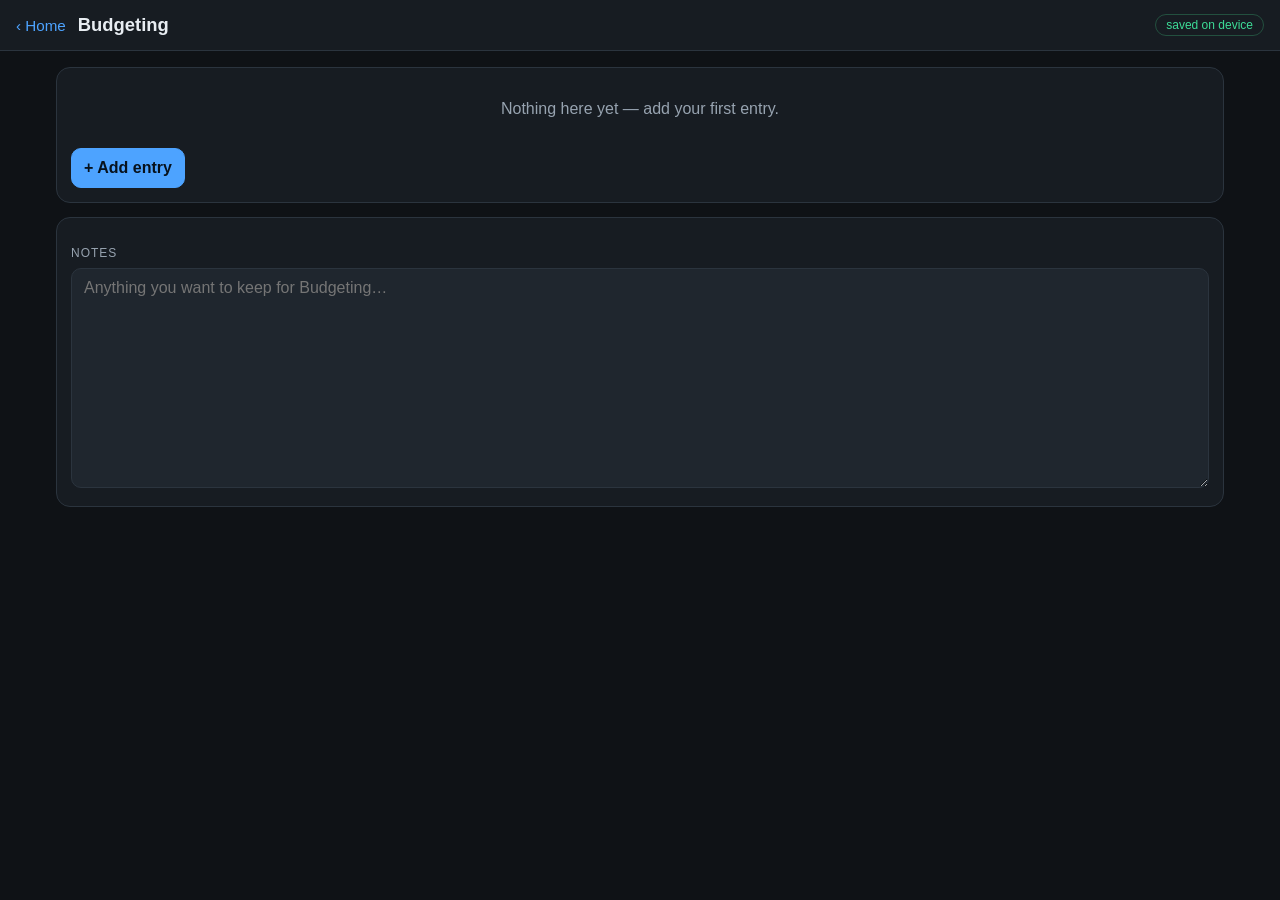
==== budgeting.html @ 8b965058 "Life Hub: offline-first PWA with 8 sections and full nutrition tracker Co-Authored-By: Devin AI <dev" ====
<!DOCTYPE html>
<html lang="en">
<head>
<meta charset="utf-8">
<meta name="viewport" content="width=device-width, initial-scale=1, viewport-fit=cover">
<meta name="theme-color" content="#111418">
<title>Budgeting · Life Hub</title>
<link rel="manifest" href="manifest.webmanifest">
<link rel="icon" href="icons/icon.svg" type="image/svg+xml">
<link rel="stylesheet" href="css/app.css">
</head>
<body data-section="budgeting">
<header class="topbar">
  <a class="back-link" href="index.html">‹ Home</a>
  <h1>Budgeting</h1>
  <span id="sync-status" class="sync-status">offline-ready</span>
</header>

<main class="page">
  <section class="card">
    <div id="items"></div>
    <div class="row" style="margin-top:12px">
      <button id="add-item" class="primary">+ Add entry</button>
    </div>
  </section>

  <section class="card">
    <div class="section-title">Notes</div>
    <textarea id="notes" class="notes-area" placeholder="Anything you want to keep for Budgeting…"></textarea>
  </section>
</main>

<script src="js/config.js"></script>
<script src="js/db.js"></script>
<script src="js/sync.js"></script>
<script src="js/app.js"></script>
<script src="js/section.js"></script>
</body>
</html>
---- css/app.css ----
:root {
  --bg: #0f1216;
  --surface: #171c22;
  --surface-2: #1f262e;
  --border: #2b343e;
  --text: #e8edf2;
  --muted: #97a3b0;
  --accent: #4da3ff;
  --accent-2: #3ddc97;
  --danger: #ff6b6b;
  --radius: 14px;
}

* { box-sizing: border-box; }

html, body {
  margin: 0;
  padding: 0;
  background: var(--bg);
  color: var(--text);
  font-family: -apple-system, BlinkMacSystemFont, "Segoe UI", Roboto, Helvetica, Arial, sans-serif;
  -webkit-text-size-adjust: 100%;
}

a { color: inherit; text-decoration: none; }

.topbar {
  display: flex;
  align-items: center;
  gap: 12px;
  padding: 14px 16px calc(14px);
  padding-top: calc(14px + env(safe-area-inset-top));
  background: var(--surface);
  border-bottom: 1px solid var(--border);
  position: sticky;
  top: 0;
  z-index: 20;
}

.topbar h1 { font-size: 1.15rem; margin: 0; font-weight: 650; }

.back-link {
  color: var(--accent);
  font-size: 0.95rem;
  white-space: nowrap;
}

.sync-status {
  margin-left: auto;
  font-size: 0.75rem;
  color: var(--muted);
  border: 1px solid var(--border);
  border-radius: 999px;
  padding: 3px 10px;
  white-space: nowrap;
}
.sync-status[data-state="offline"] { color: #ffc46b; border-color: #5a4526; }
.sync-status[data-state="syncing"] { color: var(--accent); border-color: #274a70; }
.sync-status[data-state="synced"] { color: var(--accent-2); border-color: #23503f; }

.page {
  max-width: 1200px;
  margin: 0 auto;
  padding: 16px 16px calc(32px + env(safe-area-inset-bottom));
}

/* ---- home tiles: 2 cols on mobile, 4 cols on desktop ---- */
.tiles {
  display: grid;
  grid-template-columns: repeat(2, minmax(0, 1fr));
  gap: 12px;
}
@media (min-width: 760px) {
  .tiles { grid-template-columns: repeat(4, minmax(0, 1fr)); gap: 18px; }
}

.tile {
  background: var(--surface);
  border: 1px solid var(--border);
  border-radius: var(--radius);
  padding: 22px 14px;
  min-height: 118px;
  display: flex;
  flex-direction: column;
  align-items: center;
  justify-content: center;
  gap: 10px;
  text-align: center;
  transition: transform .08s ease, border-color .15s ease, background .15s ease;
}
.tile:active { transform: scale(.97); }
@media (hover: hover) {
  .tile:hover { border-color: var(--accent); background: var(--surface-2); }
}
.tile-icon { font-size: 1.9rem; line-height: 1; }
.tile-label { font-size: 1rem; font-weight: 600; }

/* ---- generic building blocks ---- */
.card {
  background: var(--surface);
  border: 1px solid var(--border);
  border-radius: var(--radius);
  padding: 14px;
  margin-bottom: 14px;
}

.row { display: flex; gap: 10px; align-items: flex-end; flex-wrap: wrap; }
.row > * { min-width: 0; }
.grow { flex: 1 1 160px; }

label.field { display: flex; flex-direction: column; gap: 5px; font-size: 0.78rem; color: var(--muted); }

input, select, button, textarea {
  font: inherit;
  color: var(--text);
  background: var(--surface-2);
  border: 1px solid var(--border);
  border-radius: 10px;
  padding: 10px 12px;
  width: 100%;
}
input:focus, select:focus, textarea:focus { outline: 2px solid var(--accent); outline-offset: -1px; }

button { cursor: pointer; font-weight: 600; width: auto; }
button.primary { background: var(--accent); border-color: var(--accent); color: #07121d; }
button.ghost { background: transparent; }
button.danger { color: var(--danger); border-color: #5a2b2b; background: transparent; }

/* ---- totals ---- */
.totals {
  display: grid;
  grid-template-columns: repeat(2, minmax(0, 1fr));
  gap: 10px;
}
@media (min-width: 760px) { .totals { grid-template-columns: repeat(4, minmax(0, 1fr)); } }
.total {
  background: var(--surface-2);
  border: 1px solid var(--border);
  border-radius: 12px;
  padding: 12px;
  text-align: center;
}
.total .value { font-size: clamp(1.7rem, 7vw, 2.4rem); font-weight: 750; line-height: 1.1; }
.total .label { font-size: 0.72rem; text-transform: uppercase; letter-spacing: .08em; color: var(--muted); }

/* ---- saved items line ---- */
.saved-line { display: flex; gap: 10px; align-items: center; }
.saved-line .grow { flex: 1; }
.saved-line button { white-space: nowrap; }

/* ---- table ---- */
.table-wrap { overflow-x: auto; -webkit-overflow-scrolling: touch; }
table { width: 100%; border-collapse: collapse; font-size: 0.92rem; min-width: 640px; }
th, td { padding: 8px 8px; text-align: right; border-bottom: 1px solid var(--border); }
th:first-child, td:first-child { text-align: left; }
th { color: var(--muted); font-size: 0.72rem; text-transform: uppercase; letter-spacing: .05em; font-weight: 600; }
tbody tr:last-child td { border-bottom: none; }
td input { padding: 6px 8px; text-align: right; }
td:first-child input { text-align: left; }
tfoot td { font-weight: 700; }

/* mobile: turn the food table into stacked cards */
@media (max-width: 759px) {
  table, thead, tbody, tfoot, tr, th, td { display: block; }
  table { min-width: 0; }
  thead { display: none; }
  tbody tr, tfoot tr {
    border: 1px solid var(--border);
    border-radius: 12px;
    padding: 8px;
    margin-bottom: 10px;
    background: var(--surface-2);
  }
  tbody td, tfoot td {
    display: flex;
    justify-content: space-between;
    align-items: center;
    gap: 10px;
    border-bottom: none;
    padding: 4px 2px;
    text-align: right;
  }
  tbody td::before, tfoot td::before {
    content: attr(data-label);
    color: var(--muted);
    font-size: 0.72rem;
    text-transform: uppercase;
    letter-spacing: .05em;
    flex: 0 0 auto;
  }
  td input { max-width: 55%; }
}

/* ---- chart ---- */
.chart-head { display: flex; gap: 8px; align-items: center; flex-wrap: wrap; margin-bottom: 10px; }
.chart-head h2 { margin: 0; font-size: 1rem; }
.ranges { display: flex; gap: 6px; margin-left: auto; flex-wrap: wrap; }
.ranges button { padding: 6px 10px; font-size: 0.8rem; }
.ranges button[aria-pressed="true"] { background: var(--accent); border-color: var(--accent); color: #07121d; }
#weight-chart { width: 100%; height: 260px; display: block; }

/* ---- modal ---- */
dialog {
  border: 1px solid var(--border);
  background: var(--surface);
  color: var(--text);
  border-radius: 16px;
  padding: 0;
  width: min(520px, calc(100vw - 24px));
  max-height: 88vh;
}
dialog::backdrop { background: rgba(0, 0, 0, .6); }
.modal-body { padding: 16px; overflow-y: auto; max-height: 70vh; }
.modal-head { padding: 14px 16px; border-bottom: 1px solid var(--border); font-weight: 700; }
.modal-foot { padding: 12px 16px; border-top: 1px solid var(--border); display: flex; gap: 8px; justify-content: flex-end; flex-wrap: wrap; }
.form-grid { display: grid; grid-template-columns: repeat(2, minmax(0, 1fr)); gap: 10px; }
@media (max-width: 480px) { .form-grid { grid-template-columns: 1fr; } }
.section-title { font-size: 0.75rem; text-transform: uppercase; letter-spacing: .08em; color: var(--muted); margin: 14px 0 8px; }
.hint { color: var(--muted); font-size: 0.8rem; }
.empty { color: var(--muted); text-align: center; padding: 18px; }

.notes-area { min-height: 220px; resize: vertical; }
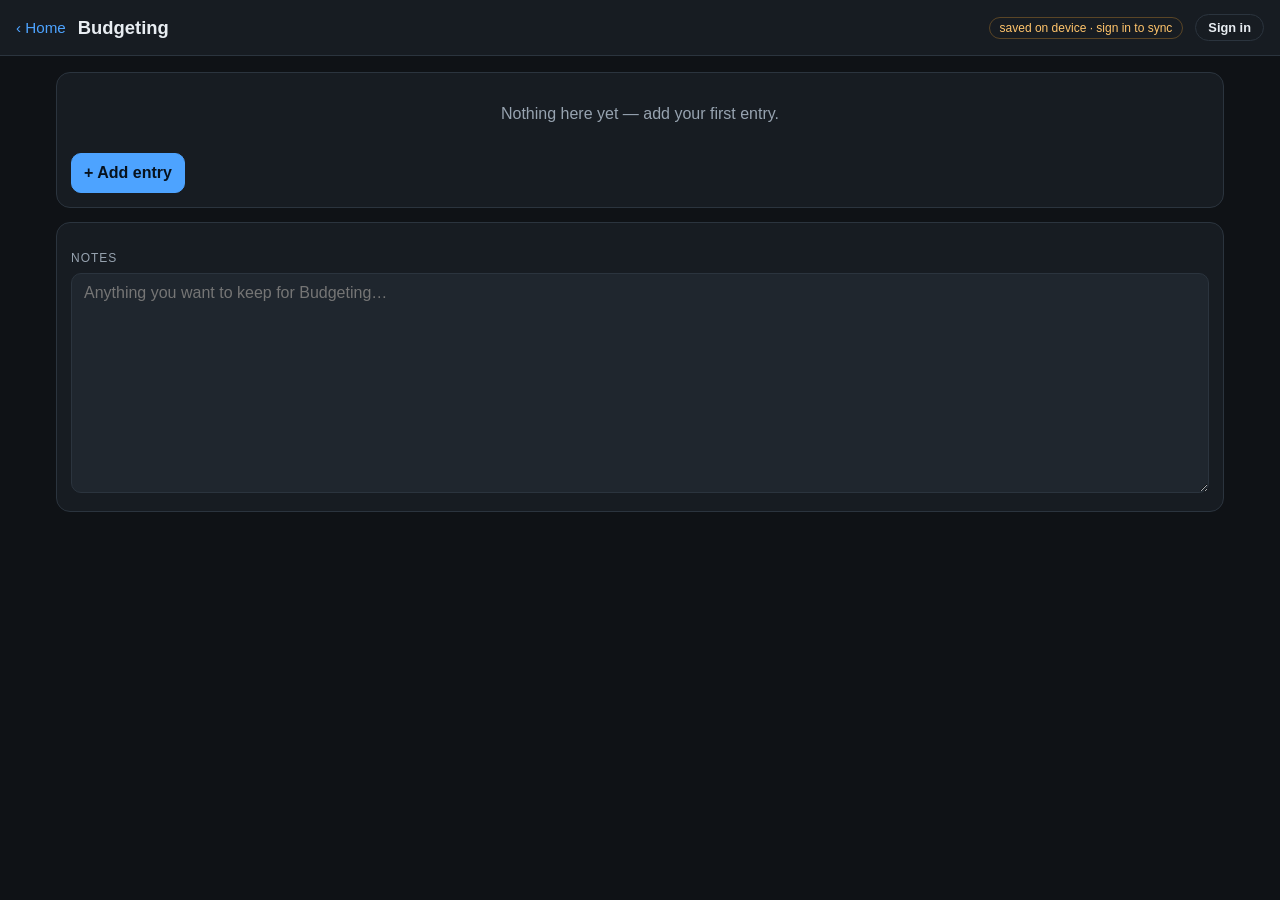
==== commit 8901d5f3: "Add Supabase backend sync with magic-link auth Co-Authored-By: Devin AI <devin-ai-integration[bot]@u" ====
--- a/budgeting.html
+++ b/budgeting.html
@@ -31,6 +31,7 @@
 </main>
 
 <script src="js/config.js"></script>
+<script src="js/auth.js"></script>
 <script src="js/db.js"></script>
 <script src="js/sync.js"></script>
 <script src="js/app.js"></script>
--- a/css/app.css
+++ b/css/app.css
@@ -42,6 +42,16 @@
 .back-link {
   color: var(--accent);
   font-size: 0.95rem;
+  white-space: nowrap;
+}
+
+.account-btn {
+  padding: 5px 12px;
+  font-size: 0.8rem;
+  border-radius: 999px;
+  max-width: 34vw;
+  overflow: hidden;
+  text-overflow: ellipsis;
   white-space: nowrap;
 }
 
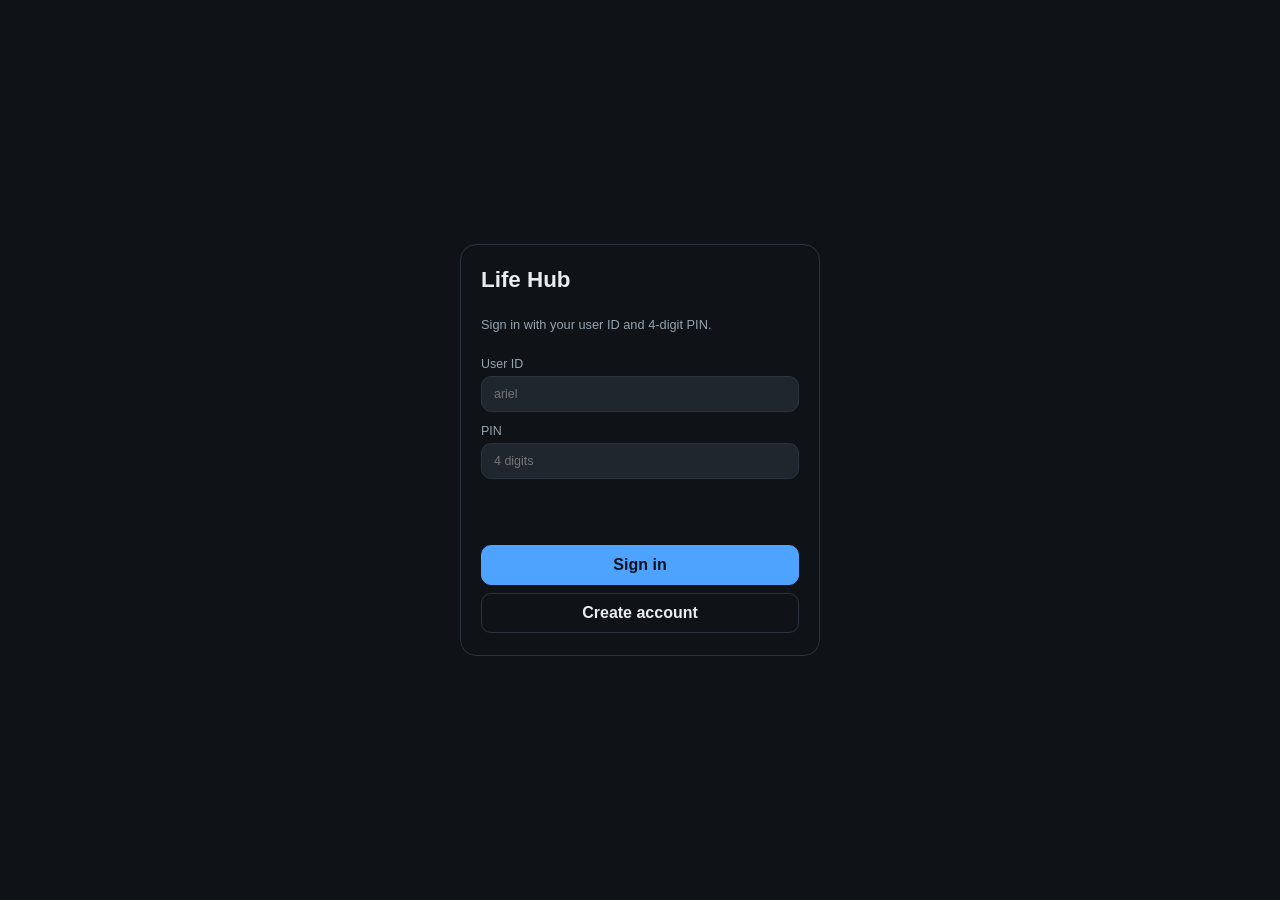
==== commit 85b21a31: "Build out budgeting page: view toggle, stacked category bar, item table with saved quick-adds Co-Aut" ====
--- a/budgeting.html
+++ b/budgeting.html
@@ -9,7 +9,7 @@
 <link rel="icon" href="icons/icon.svg" type="image/svg+xml">
 <link rel="stylesheet" href="css/app.css">
 </head>
-<body data-section="budgeting">
+<body>
 <header class="topbar">
   <a class="back-link" href="index.html">‹ Home</a>
   <h1>Budgeting</h1>
@@ -18,23 +18,135 @@
 
 <main class="page">
   <section class="card">
-    <div id="items"></div>
-    <div class="row" style="margin-top:12px">
-      <button id="add-item" class="primary">+ Add entry</button>
+    <div class="row">
+      <label class="field grow">Date
+        <input type="date" id="day">
+      </label>
+      <div class="field grow">View
+        <div class="ranges" id="views">
+          <button data-view="day" aria-pressed="false">Daily</button>
+          <button data-view="week" aria-pressed="false">Weekly</button>
+          <button data-view="month" aria-pressed="true">Monthly</button>
+          <button data-view="year" aria-pressed="false">Yearly</button>
+        </div>
+      </div>
+    </div>
+    <div class="hint" id="range-label"></div>
+  </section>
+
+  <section class="card">
+    <div class="totals">
+      <div class="total"><div class="value" id="t-spend">$0</div><div class="label">Spent</div></div>
+      <div class="total"><div class="value" id="t-reimb">$0</div><div class="label">Reimbursed</div></div>
+      <div class="total"><div class="value" id="t-items">0</div><div class="label">Items</div></div>
+    </div>
+    <div class="stackbar" id="stackbar"></div>
+    <div class="stack-legend" id="legend"></div>
+  </section>
+
+  <section class="card">
+    <div class="saved-line">
+      <div class="grow">
+        <input list="quick-list" id="quick-picker" placeholder="Type or scroll to find a saved item…" autocomplete="off">
+        <datalist id="quick-list"></datalist>
+      </div>
+      <button id="btn-quick" class="primary">Saved items</button>
     </div>
   </section>
 
   <section class="card">
-    <div class="section-title">Notes</div>
-    <textarea id="notes" class="notes-area" placeholder="Anything you want to keep for Budgeting…"></textarea>
+    <div class="table-wrap">
+      <table id="spend-table">
+        <thead>
+          <tr>
+            <th class="col-date">Date</th>
+            <th>Item</th>
+            <th>Category</th>
+            <th>Price</th>
+            <th>Quantity</th>
+            <th>Total</th>
+            <th>Reimbursed</th>
+            <th></th>
+          </tr>
+        </thead>
+        <tbody id="spend-body"></tbody>
+        <tfoot>
+          <tr>
+            <td class="col-date"></td>
+            <td data-label="Total">Total</td>
+            <td data-label="Category"></td>
+            <td data-label="Price"></td>
+            <td data-label="Quantity" id="f-qty">0</td>
+            <td data-label="Total" id="f-total">$0</td>
+            <td data-label="Reimbursed"></td>
+            <td></td>
+          </tr>
+        </tfoot>
+      </table>
+    </div>
+    <div class="row" style="margin-top:12px">
+      <button id="btn-add-row">+ Add row</button>
+    </div>
   </section>
 </main>
+
+<!-- Quick-add / edit saved spending item -->
+<dialog id="dlg-item">
+  <form method="dialog">
+    <div class="modal-head" id="dlg-item-title">Add item</div>
+    <div class="modal-body">
+      <div class="section-title">Item details (saved for next time)</div>
+      <div class="form-grid">
+        <label class="field">Name<input id="i-name"></label>
+        <label class="field">Category
+          <input id="i-cat" list="cat-list" placeholder="e.g. Transit">
+          <datalist id="cat-list"></datalist>
+        </label>
+        <label class="field">Price each<input id="i-price" type="number" step="0.01" inputmode="decimal" value="0"></label>
+      </div>
+
+      <div class="section-title">Add to this date</div>
+      <div class="form-grid">
+        <label class="field">Quantity<input id="a-qty" type="number" step="1" inputmode="numeric" value="1"></label>
+        <label class="field check-field"><input id="a-reimb" type="checkbox"> Reimbursed</label>
+      </div>
+      <div class="hint" id="a-preview"></div>
+    </div>
+    <div class="modal-foot">
+      <button value="cancel" class="ghost">Cancel</button>
+      <button value="save" class="ghost">Save details only</button>
+      <button value="add" class="primary">Save &amp; add</button>
+    </div>
+  </form>
+</dialog>
+
+<!-- Saved items manager -->
+<dialog id="dlg-saved">
+  <div class="modal-head">Saved items</div>
+  <div class="modal-body">
+    <div class="section-title">New saved item</div>
+    <div class="form-grid">
+      <label class="field">Name<input id="s-name" placeholder="e.g. Metro fare"></label>
+      <label class="field">Category<input id="s-cat" list="cat-list" placeholder="e.g. Transit"></label>
+      <label class="field">Price each<input id="s-price" type="number" step="0.01" inputmode="decimal" value="0"></label>
+    </div>
+    <div class="row" style="margin-top:10px">
+      <button id="s-add" class="primary">Save item</button>
+    </div>
+
+    <div class="section-title">All saved items</div>
+    <div id="s-list"></div>
+  </div>
+  <div class="modal-foot">
+    <button id="s-close" class="ghost">Close</button>
+  </div>
+</dialog>
 
 <script src="js/config.js"></script>
 <script src="js/auth.js"></script>
 <script src="js/db.js"></script>
 <script src="js/sync.js"></script>
 <script src="js/app.js"></script>
-<script src="js/section.js"></script>
+<script src="js/budgeting.js"></script>
 </body>
 </html>
--- a/css/app.css
+++ b/css/app.css
@@ -102,7 +102,7 @@
 @media (hover: hover) {
   .tile:hover { border-color: var(--accent); background: var(--surface-2); }
 }
-.tile-icon { font-size: 1.9rem; line-height: 1; }
+.tile-icon { width: 30px; height: 30px; color: var(--accent); }
 .tile-label { font-size: 1rem; font-weight: 600; }
 
 /* ---- generic building blocks ---- */
@@ -209,6 +209,49 @@
 .ranges button[aria-pressed="true"] { background: var(--accent); border-color: var(--accent); color: #07121d; }
 #weight-chart { width: 100%; height: 260px; display: block; }
 
+/* ---- stacked spending bar ---- */
+.stackbar {
+  display: flex;
+  width: 100%;
+  height: 38px;
+  margin-top: 14px;
+  border-radius: 10px;
+  overflow: hidden;
+  background: var(--surface-2);
+}
+.stackbar.empty-bar { opacity: .5; }
+.stack-seg {
+  display: flex;
+  align-items: center;
+  justify-content: center;
+  min-width: 2px;
+  font-size: 0.72rem;
+  font-weight: 700;
+  color: #07121d;
+  white-space: nowrap;
+  overflow: hidden;
+}
+.stack-legend {
+  display: grid;
+  grid-template-columns: repeat(auto-fit, minmax(180px, 1fr));
+  gap: 6px 16px;
+  margin-top: 12px;
+}
+.legend-item { display: flex; align-items: center; gap: 8px; font-size: 0.85rem; }
+.swatch { width: 10px; height: 10px; border-radius: 3px; flex: 0 0 auto; }
+.legend-name { overflow: hidden; text-overflow: ellipsis; white-space: nowrap; }
+.legend-val { margin-left: auto; color: var(--muted); white-space: nowrap; }
+
+#spend-table.no-date .col-date { display: none; }
+#spend-table th:nth-child(2), #spend-table th:nth-child(3) { text-align: left; }
+#spend-table td[data-label="Item"] input,
+#spend-table td[data-label="Category"] input { text-align: left; }
+tr.reimbursed { opacity: .55; }
+td.line-total { font-variant-numeric: tabular-nums; }
+.check-field { display: flex; flex-direction: row; align-items: center; gap: 8px; align-self: end; padding-bottom: 6px; }
+.check-field input { width: auto; }
+td[data-label="Reimbursed"] input { width: 18px; }
+
 /* ---- modal ---- */
 dialog {
   border: 1px solid var(--border);
@@ -230,3 +273,32 @@
 .empty { color: var(--muted); text-align: center; padding: 18px; }
 
 .notes-area { min-height: 220px; resize: vertical; }
+
+/* Sign-in gate */
+.gate {
+  position: fixed;
+  inset: 0;
+  z-index: 50;
+  display: none;
+  align-items: center;
+  justify-content: center;
+  padding: 20px;
+  background: var(--bg);
+}
+body.locked .gate { display: flex; }
+body.locked > .topbar, body.locked > main { visibility: hidden; }
+
+.gate-card {
+  width: 100%;
+  max-width: 360px;
+  background: var(--card);
+  border: 1px solid var(--border);
+  border-radius: 16px;
+  padding: 22px 20px;
+  display: grid;
+  gap: 12px;
+}
+.gate-card h2 { margin: 0; font-size: 1.4rem; }
+.gate-actions { display: grid; gap: 8px; margin-top: 4px; }
+.gate-actions button { width: 100%; }
+.gate-msg { min-height: 1em; color: var(--accent); }
